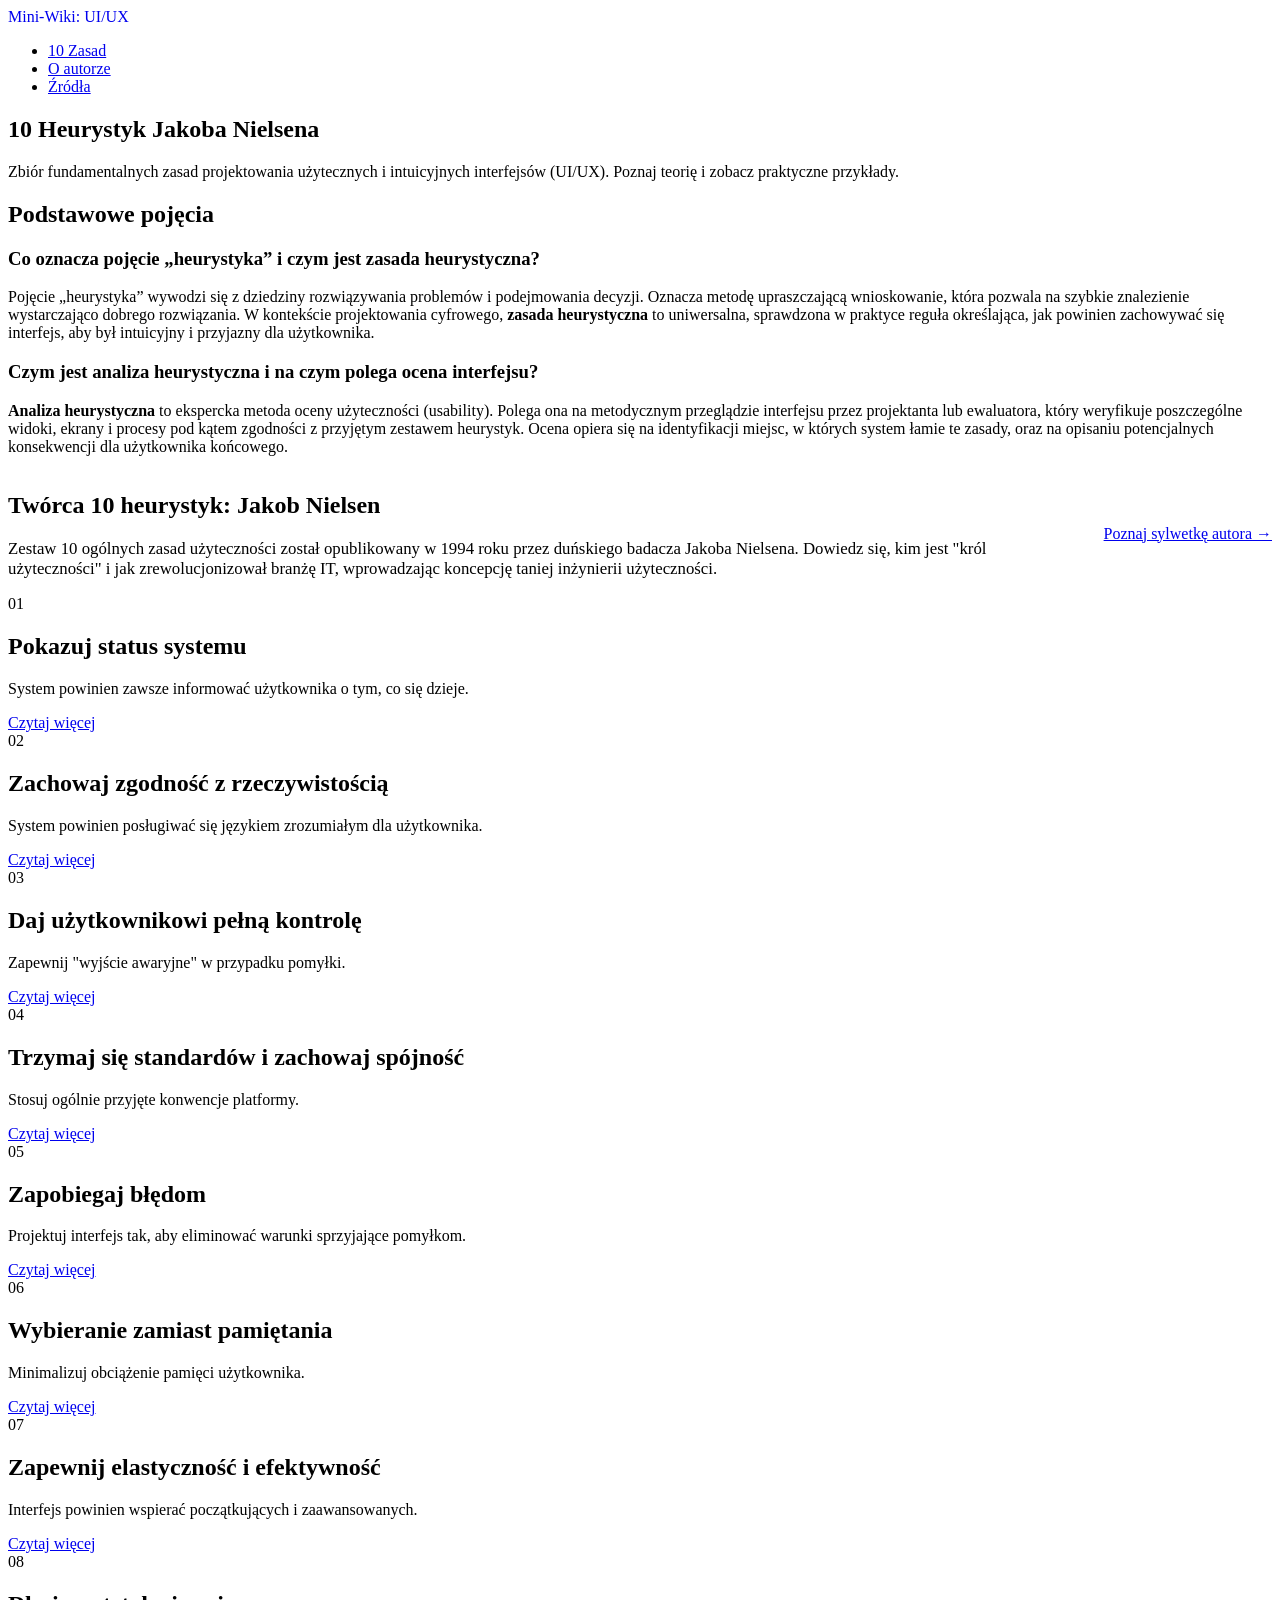
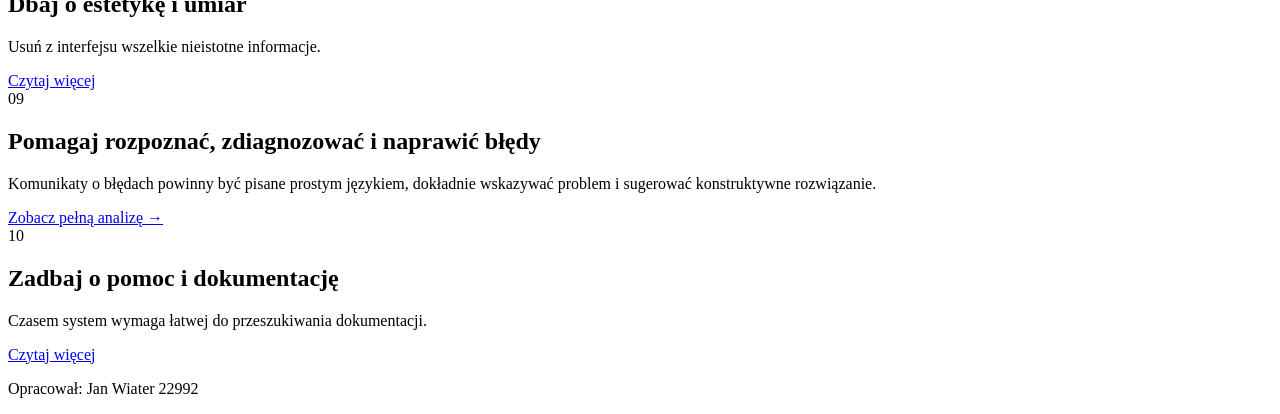
==== index.html @ 84d5ce53 "Add files via upload" ====
<!DOCTYPE html>
<html lang="pl">
<head>
    <meta charset="UTF-8">
    <meta name="viewport" content="width=device-width, initial-scale=1.0">
    <title>Wiater Jan</title>
    <link rel="stylesheet" href="css/style.css">
</head>
<body>
    <header class="naglowek-glowny">
        <a href="index.html" class="logo" style="text-decoration: none;">Mini-Wiki: UI/UX</a>
        <nav aria-label="Nawigacja główna">
            <ul class="linki-nawigacji">
                <li><a href="index.html" aria-current="page">10 Zasad</a></li>
                <li><a href="autor.html">O autorze</a></li>
                <li><a href="zrodla.html">Źródła</a></li>
            </ul>
        </nav>
    </header>

    <main class="kontener">
        <section class="sekcja-tytulowa">
            <h1>10 Heurystyk Jakoba Nielsena</h1>
            <p>Zbiór fundamentalnych zasad projektowania użytecznych i intuicyjnych interfejsów (UI/UX). Poznaj teorię i zobacz praktyczne przykłady.</p>
        </section>

        <section class="opis">
            <h2>Podstawowe pojęcia</h2>
            <h3>Co oznacza pojęcie „heurystyka” i czym jest zasada heurystyczna?</h3>
            <p>Pojęcie „heurystyka” wywodzi się z dziedziny rozwiązywania problemów i podejmowania decyzji. Oznacza metodę upraszczającą wnioskowanie, która pozwala na szybkie znalezienie wystarczająco dobrego rozwiązania. W kontekście projektowania cyfrowego, <strong>zasada heurystyczna</strong> to uniwersalna, sprawdzona w praktyce reguła określająca, jak powinien zachowywać się interfejs, aby był intuicyjny i przyjazny dla użytkownika.</p>

            <h3>Czym jest analiza heurystyczna i na czym polega ocena interfejsu?</h3>
            <p><strong>Analiza heurystyczna</strong> to ekspercka metoda oceny użyteczności (usability). Polega ona na metodycznym przeglądzie interfejsu przez projektanta lub ewaluatora, który weryfikuje poszczególne widoki, ekrany i procesy pod kątem zgodności z przyjętym zestawem heurystyk. Ocena opiera się na identyfikacji miejsc, w których system łamie te zasady, oraz na opisaniu potencjalnych konsekwencji dla użytkownika końcowego.</p>
        </section>

        <section class="biografia-autora" style="display: flex; justify-content: space-between; align-items: center; flex-wrap: wrap; gap: 1.5rem;">
            <div style="flex: 1; min-width: 300px;">
                <h2>Twórca 10 heurystyk: Jakob Nielsen</h2>
                <p style="color: var(--kolor-tekstu-wyciszony); font-size: 1.05rem;">Zestaw 10 ogólnych zasad użyteczności został opublikowany w 1994 roku przez duńskiego badacza Jakoba Nielsena. Dowiedz się, kim jest "król użyteczności" i jak zrewolucjonizował branżę IT, wprowadzając koncepcję taniej inżynierii użyteczności.</p>
            </div>
            <div>
                <a href="autor.html" class="przycisk-glowny">Poznaj sylwetkę autora →</a>
            </div>
        </section>

        <section class="siatka-kart">
            <article class="karta">
                <div class="numer-karty">01</div>
                <h2>Pokazuj status systemu</h2>
                <p class="opis-karty">System powinien zawsze informować użytkownika o tym, co się dzieje.</p>
                <a href="zasady/h01.html" class="przycisk-poboczny">Czytaj więcej</a>
            </article>

            <article class="karta">
                <div class="numer-karty">02</div>
                <h2>Zachowaj zgodność z rzeczywistością</h2>
                <p class="opis-karty">System powinien posługiwać się językiem zrozumiałym dla użytkownika.</p>
                <a href="zasady/h02.html" class="przycisk-poboczny">Czytaj więcej</a>
            </article>

            <article class="karta">
                <div class="numer-karty">03</div>
                <h2>Daj użytkownikowi pełną kontrolę</h2>
                <p class="opis-karty">Zapewnij "wyjście awaryjne" w przypadku pomyłki.</p>
                <a href="zasady/h03.html" class="przycisk-poboczny">Czytaj więcej</a>
            </article>

            <article class="karta">
                <div class="numer-karty">04</div>
                <h2>Trzymaj się standardów i zachowaj spójność</h2>
                <p class="opis-karty">Stosuj ogólnie przyjęte konwencje platformy.</p>
                <a href="zasady/h04.html" class="przycisk-poboczny">Czytaj więcej</a>
            </article>

            <article class="karta">
                <div class="numer-karty">05</div>
                <h2>Zapobiegaj błędom</h2>
                <p class="opis-karty">Projektuj interfejs tak, aby eliminować warunki sprzyjające pomyłkom.</p>
                <a href="zasady/h05.html" class="przycisk-poboczny">Czytaj więcej</a>
            </article>

            <article class="karta">
                <div class="numer-karty">06</div>
                <h2>Wybieranie zamiast pamiętania</h2>
                <p class="opis-karty">Minimalizuj obciążenie pamięci użytkownika.</p>
                <a href="zasady/h06.html" class="przycisk-poboczny">Czytaj więcej</a>
            </article>

            <article class="karta">
                <div class="numer-karty">07</div>
                <h2>Zapewnij elastyczność i efektywność</h2>
                <p class="opis-karty">Interfejs powinien wspierać początkujących i zaawansowanych.</p>
                <a href="zasady/h07.html" class="przycisk-poboczny">Czytaj więcej</a>
            </article>

            <article class="karta">
                <div class="numer-karty">08</div>
                <h2>Dbaj o estetykę i umiar</h2>
                <p class="opis-karty">Usuń z interfejsu wszelkie nieistotne informacje.</p>
                <a href="zasady/h08.html" class="przycisk-poboczny">Czytaj więcej</a>
            </article>

            <article class="karta wyrozniona-karta">
                <div class="numer-karty">09</div>
                <h2>Pomagaj rozpoznać, zdiagnozować i naprawić błędy</h2>
                <p class="opis-karty">Komunikaty o błędach powinny być pisane prostym językiem, dokładnie wskazywać problem i sugerować konstruktywne rozwiązanie.</p>
                <a href="zasady/h09.html" class="przycisk-glowny" aria-label="Czytaj szczegóły zasady 09">Zobacz pełną analizę →</a>
            </article>

            <article class="karta">
                <div class="numer-karty">10</div>
                <h2>Zadbaj o pomoc i dokumentację</h2>
                <p class="opis-karty">Czasem system wymaga łatwej do przeszukiwania dokumentacji.</p>
                <a href="zasady/h10.html" class="przycisk-poboczny">Czytaj więcej</a>
            </article>
        </section>
    </main>

    <footer class="stopka-glowna">
        <p> Opracował: Jan Wiater 22992</p>
    </footer>
</body>
</html>
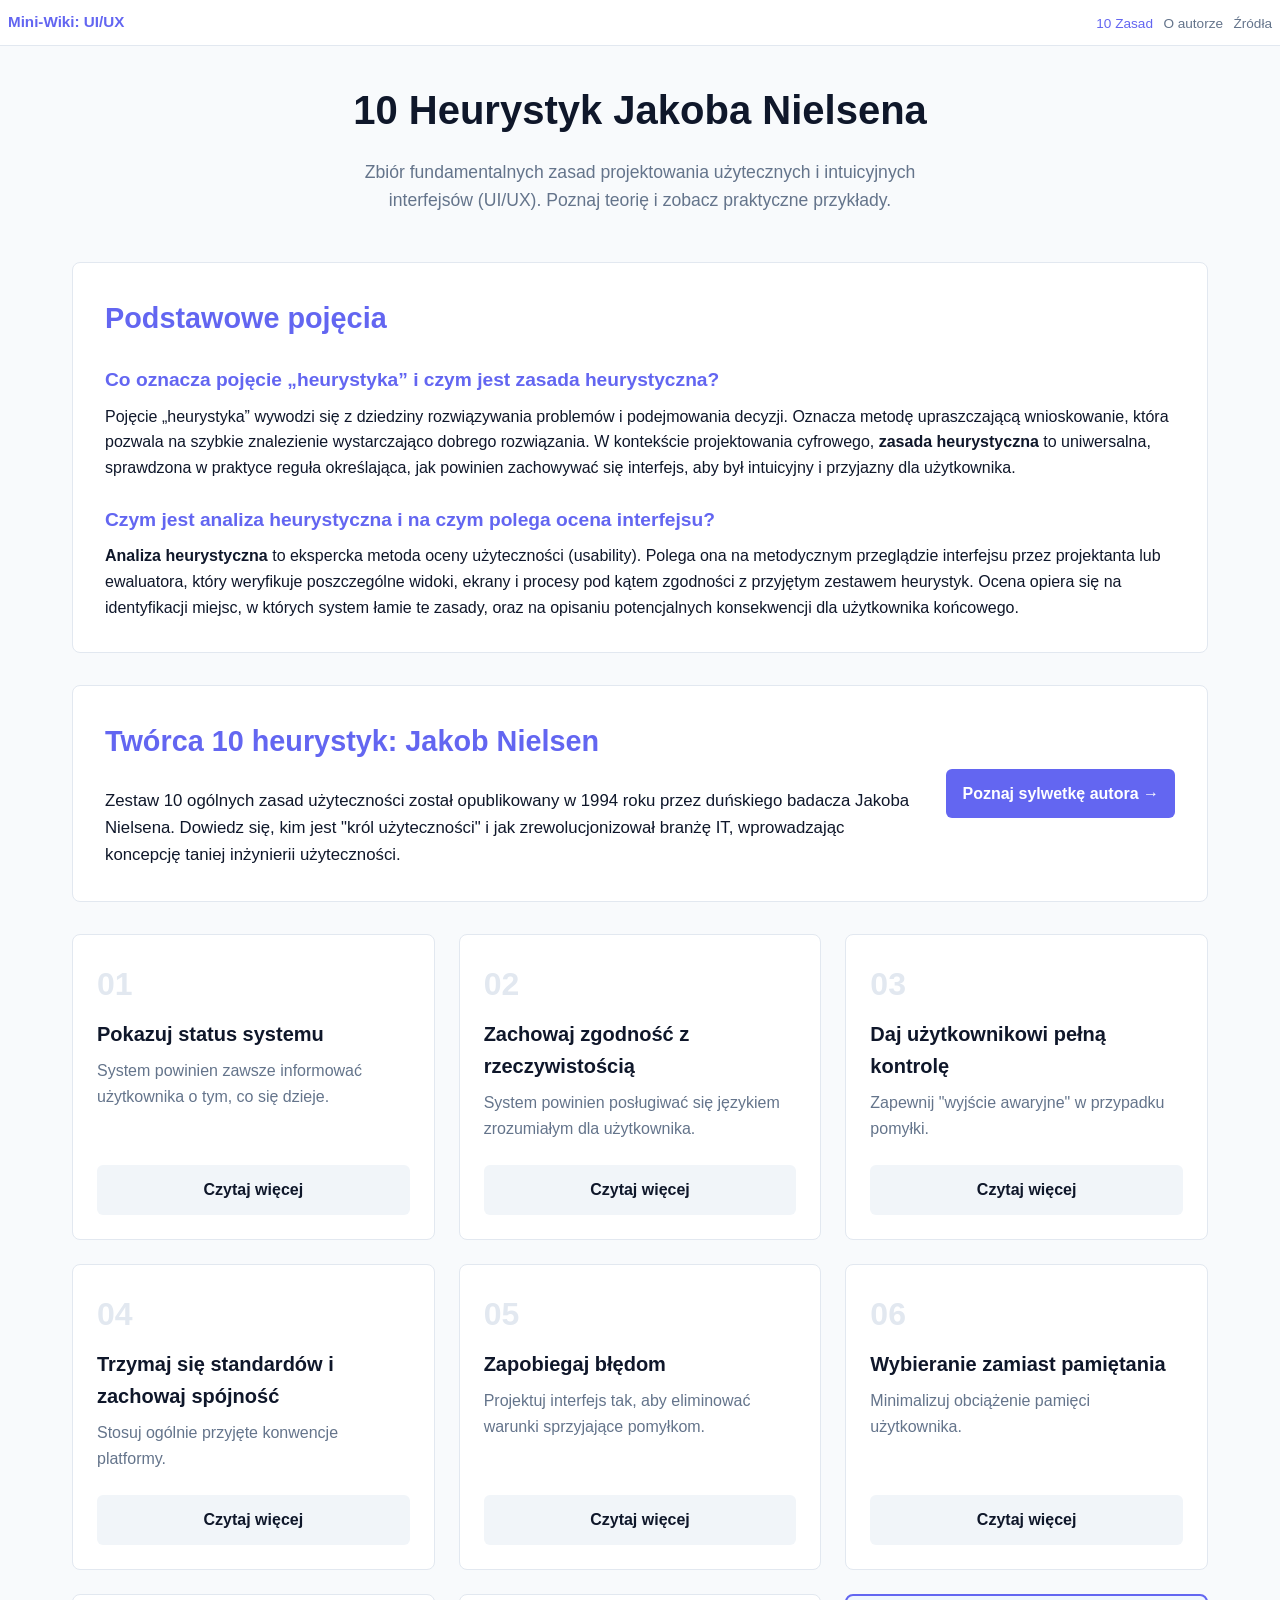
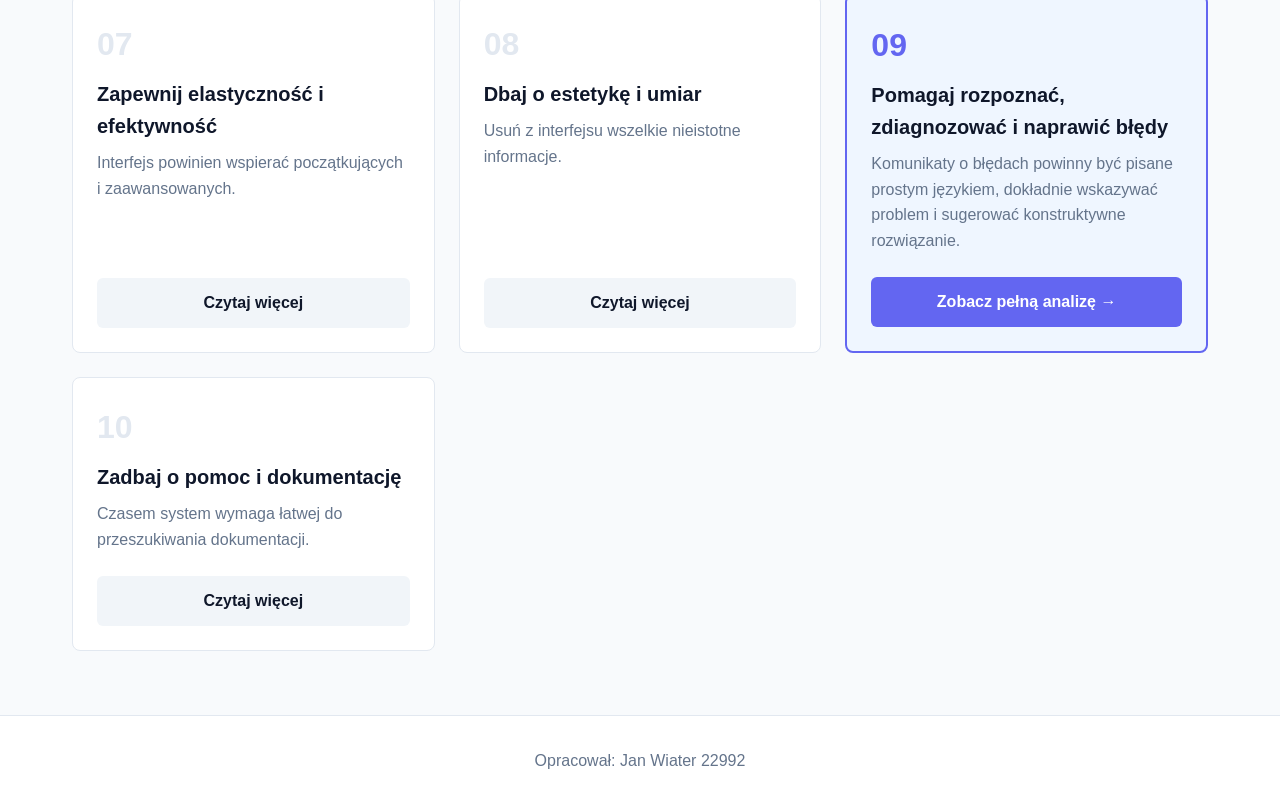
==== commit 8e241f1e: "Fix stylesheet link path in index.html" ====
--- a/index.html
+++ b/index.html
@@ -4,7 +4,7 @@
     <meta charset="UTF-8">
     <meta name="viewport" content="width=device-width, initial-scale=1.0">
     <title>Wiater Jan</title>
-    <link rel="stylesheet" href="css/style.css">
+    <link rel="stylesheet" href="style.css">
 </head>
 <body>
     <header class="naglowek-glowny">
@@ -120,4 +120,4 @@
         <p> Opracował: Jan Wiater 22992</p>
     </footer>
 </body>
-</html>+</html>
--- a/style.css
+++ b/style.css
@@ -0,0 +1,342 @@
+* { box-sizing: border-box; margin: 0; padding: 0; }
+
+body {
+    font-family: -apple-system, BlinkMacSystemFont, "Segoe UI", Roboto, Helvetica, Arial, sans-serif;
+    background-color: #f8fafc;
+    color: #0f172a;
+    line-height: 1.6;
+}
+
+a:focus, button:focus { outline: 3px solid #facc15; outline-offset: 2px; }
+
+.naglowek-glowny {
+    background: #ffffff;
+    border-bottom: 1px solid #e2e8f0;
+    padding: 1rem 2rem;
+    display: flex;
+    justify-content: space-between;
+    align-items: center;
+    position: sticky;
+    top: 0;
+    z-index: 9999 !important;
+}
+
+.logo, .okruszki a, .paginacja a { color: #6366f1; text-decoration: none; }
+.logo { font-weight: 700; font-size: 1.25rem; }
+
+.linki-nawigacji { list-style: none; display: flex; gap: 1.5rem; }
+.linki-nawigacji a { text-decoration: none; color: #64748b; font-weight: 500; transition: color 0.2s; }
+.linki-nawigacji a:hover, .linki-nawigacji a[aria-current="page"] { color: #6366f1; }
+
+.przycisk-menu {
+    display: none;
+    background: none;
+    border: none;
+    font-size: 1.8rem;
+    color: #6366f1;
+    cursor: pointer;
+    padding: 0.25rem 0.5rem;
+    line-height: 1;
+}
+
+.okruszki {
+    padding: 1rem 2rem;
+    font-size: 0.9rem;
+    color: #64748b;
+    border-bottom: 1px solid #e2e8f0;
+    background: #ffffff;
+}
+
+/* Układ główny */
+.kontener { max-width: 1200px; margin: 0 auto; padding: 2rem; }
+.zawartosc-strony { display: flex; flex-direction: column; max-width: 1400px; margin: 0 auto; }
+
+.sekcja-tytulowa { text-align: center; margin-bottom: 3rem; }
+.sekcja-tytulowa h1 { font-size: 2.5rem; margin-bottom: 1rem; }
+.sekcja-tytulowa p { color: #64748b; font-size: 1.1rem; max-width: 600px; margin: 0 auto; }
+
+/* Wspólne style boksów i siatek */
+.opis, .biografia-autora, .karta, .prosty-przyklad, .pudelko-przykladu, .galeria-autora {
+    background: #ffffff;
+    border: 1px solid #e2e8f0;
+    border-radius: 8px;
+}
+
+.siatka-kart, .siatka-przykladow, .siatka-zrodel {
+    display: grid;
+    grid-template-columns: 1fr;
+}
+
+/* Sekcje opisowe */
+.opis, .biografia-autora { padding: 2rem; margin-bottom: 2rem; }
+.opis h2, .biografia-autora h2 { font-size: 1.8rem; margin-bottom: 1.5rem; color: #6366f1; }
+.opis h3, .biografia-autora h3 { font-size: 1.2rem; margin: 1.5rem 0 0.5rem; color: #6366f1; }
+
+/* Karty heurystyk */
+.siatka-kart { gap: 1.5rem; }
+.karta {
+    padding: 1.5rem;
+    display: flex;
+    flex-direction: column;
+    transition: transform 0.2s, box-shadow 0.2s;
+}
+.karta:hover { transform: translateY(-4px); box-shadow: 0 10px 15px -3px rgba(0, 0, 0, 0.1); }
+.wyrozniona-karta { border: 2px solid #6366f1; background-color: #eff6ff; }
+.numer-karty { font-size: 2rem; font-weight: 900; color: #e2e8f0; margin-bottom: 0.5rem; }
+.wyrozniona-karta .numer-karty { color: #6366f1; }
+.karta h2 { font-size: 1.25rem; margin-bottom: 0.5rem; }
+.opis-karty { color: #64748b; margin-bottom: 1.5rem; flex-grow: 1; }
+
+/* Przyciski */
+.przycisk-glowny, .przycisk-poboczny {
+    display: inline-block;
+    padding: 0.75rem 1rem;
+    border-radius: 6px;
+    text-decoration: none;
+    font-weight: 600;
+    text-align: center;
+    cursor: pointer;
+    transition: background-color 0.2s;
+}
+.przycisk-glowny { background: #6366f1; color: #ffffff; }
+.przycisk-glowny:hover { background: #4f46e5; }
+.przycisk-poboczny { background: #f1f5f9; color: #0f172a; }
+.przycisk-poboczny:hover { background: #e2e8f0; }
+
+/* Nawigacja boczna i artykuł */
+.nawigacja-boczna { background: #ffffff; padding: 2rem; border-right: 1px solid #e2e8f0; min-width: 250px; }
+.nawigacja-boczna ul { list-style: none; }
+.nawigacja-boczna li { margin-bottom: 0.5rem; }
+.nawigacja-boczna a {
+    text-decoration: none;
+    color: #64748b;
+    display: block;
+    padding: 0.5rem;
+    border-radius: 4px;
+    transition: background-color 0.2s;
+}
+.nawigacja-boczna a:hover { background: #f8fafc; }
+.nawigacja-boczna a.aktywny {
+    font-weight: 700;
+    color: #6366f1;
+    background: #eff6ff;
+    border-left: 4px solid #6366f1;
+}
+
+.tresc-artykulu { padding: 2rem; flex-grow: 1; max-width: 900px; }
+.plakietka {
+    background: #6366f1;
+    color: #ffffff;
+    padding: 0.25rem 0.5rem;
+    border-radius: 4px;
+    font-size: 0.8rem;
+    font-weight: bold;
+    text-transform: uppercase;
+}
+.naglowek-artykulu h1 { font-size: 2.5rem; margin: 1rem 0; }
+.tlumaczenie-ang {
+    color: #64748b;
+    font-size: 1.1rem;
+    margin-bottom: 2rem;
+    border-bottom: 1px solid #e2e8f0;
+    padding-bottom: 1rem;
+}
+
+.prosty-przyklad { padding: 1.5rem; margin-top: 1.5rem; display: flex; flex-direction: column; align-items: center; }
+.prosty-przyklad img { max-width: 100%; border-radius: 4px; background: #f1f5f9; }
+
+.pudelko-z-notatka {
+    background-color: #fffbeb;
+    border-left: 4px solid #f59e0b;
+    padding: 1.5rem;
+    margin: 2rem 0;
+    border-radius: 0 8px 8px 0;
+}
+.pudelko-z-notatka h3 { color: #b45309; margin-bottom: 0.5rem; font-size: 1.1rem; }
+
+.sekcja-galerii { margin-top: 2rem; padding-top: 2rem; border-top: 1px solid #e2e8f0; }
+.siatka-przykladow { gap: 2rem; margin-top: 1.5rem; }
+
+.pudelko-przykladu { padding: 1.5rem; position: relative; margin-top: 1rem; }
+.pudelko-przykladu.dobry { border-top: 4px solid #22c55e; }
+.pudelko-przykladu.zly { border-top: 4px solid #ef4444; }
+.etykieta-statusu {
+    position: absolute;
+    top: -12px;
+    left: 1rem;
+    background: #ffffff;
+    padding: 0 0.5rem;
+    font-size: 0.8rem;
+    font-weight: bold;
+    color: #64748b;
+}
+
+figure img {
+    max-width: 100%;
+    height: auto;
+    border: 1px solid #e2e8f0;
+    border-radius: 4px;
+    margin-bottom: 1rem;
+    display: block;
+    background: #f1f5f9;
+}
+figcaption { font-size: 0.95rem; background: #f8fafc; padding: 1rem; border-radius: 6px; }
+figcaption strong { color: #0f172a; }
+
+table { width: 100%; margin: 0.75rem 0; border-collapse: collapse; font-size: 0.9rem; }
+table th, table td { padding: 0.4rem 0.5rem; }
+
+.lightbox img {
+    max-width: 92%;
+    max-height: 85vh;
+    object-fit: contain;
+    border-radius: 8px;
+    box-shadow: 0 4px 20px rgba(0, 0, 0, 0.5);
+}
+
+.paginacja {
+    display: flex;
+    justify-content: space-between;
+    margin-top: 4rem;
+    padding-top: 2rem;
+    border-top: 1px solid #e2e8f0;
+}
+.paginacja a { font-weight: 600; }
+.paginacja a:hover { text-decoration: underline; }
+
+/* Strona O autorze */
+.uklad-autora { display: flex; flex-direction: column; gap: 2rem; }
+.galeria-autora { padding: 1.5rem; text-align: center; }
+.galeria-autora h3 { margin-bottom: 1rem; color: #6366f1; font-size: 1.3rem; }
+.siatka-autora { display: flex; flex-direction: column; align-items: center; gap: 1rem; }
+.opakowanie-zdjecia-autora {
+    width: 100%;
+    max-width: 260px;
+    border-radius: 6px;
+    overflow: hidden;
+    border: 1px solid #e2e8f0;
+    box-shadow: 0 4px 6px -1px rgba(0, 0, 0, 0.05);
+    aspect-ratio: 4 / 3;
+    background-color: #f1f5f9;
+}
+.opakowanie-zdjecia-autora img { width: 100%; height: 100%; object-fit: cover; display: block; }
+
+.siatka-zrodel { gap: 2rem; margin-top: 2rem; }
+.karta-zrodla {
+    background: linear-gradient(135deg, #6366f1, #818cf8);
+    color: #ffffff;
+    padding: 2.5rem 2rem;
+    border-radius: 12px;
+    text-decoration: none;
+    display: flex;
+    flex-direction: column;
+    transition: transform 0.3s ease, box-shadow 0.3s ease;
+    position: relative;
+    overflow: hidden;
+}
+.karta-zrodla:hover {
+    transform: translateY(-8px);
+    box-shadow: 0 20px 25px -5px rgba(99, 102, 241, 0.3), 0 10px 10px -5px rgba(99, 102, 241, 0.1);
+}
+.karta-zrodla::after {
+    content: "↗";
+    position: absolute;
+    top: 1.5rem;
+    right: 1.5rem;
+    font-size: 1.5rem;
+    font-weight: bold;
+    opacity: 0.5;
+    transition: opacity 0.3s ease, transform 0.3s ease;
+}
+.karta-zrodla:hover::after { opacity: 1; transform: translate(3px, -3px); }
+.ikona-zrodla { font-size: 2.5rem; margin-bottom: 1rem; }
+.karta-zrodla h3 { margin-bottom: 1rem; font-size: 1.4rem; color: #ffffff; }
+.karta-zrodla p { color: rgba(255, 255, 255, 0.9); font-size: 0.95rem; line-height: 1.5; }
+
+/* Stopka */
+.stopka-glowna {
+    text-align: center;
+    padding: 2rem;
+    margin-top: 2rem;
+    background: #ffffff;
+    border-top: 1px solid #e2e8f0;
+    color: #64748b;
+}
+
+/* =========================================
+   RESPONSYWNOŚĆ 
+   ========================================= */
+@media (max-width: 767px) {
+    body { line-height: 1.4; }
+    h1, h2, h3 { line-height: 1.2; }
+
+    .lightbox { display: none !important; }
+    main img { cursor: default !important; }
+
+    .kontener, .tresc-artykulu, .naglowek-glowny, .okruszki, .stopka-glowna {
+        padding-left: 0.5rem;
+        padding-right: 0.5rem;
+        margin: 0;
+    }
+
+    .opis, .biografia-autora, .karta, .pudelko-przykladu, .prosty-przyklad, .galeria-autora {
+        padding: 1rem 0.75rem;
+        margin-bottom: 1rem;
+        border-radius: 0;
+        border-left: none;
+        border-right: none;
+    }
+
+    .sekcja-tytulowa { margin-bottom: 1.5rem; }
+    .paginacja { margin-top: 2rem; padding-top: 1rem; }
+}
+
+@media (max-width: 899px) {
+    .nawigacja-boczna { display: none; }
+}
+
+@media (min-width: 768px) {
+    .siatka-kart, .siatka-przykladow, .siatka-zrodel {
+        grid-template-columns: repeat(2, 1fr);
+    }
+}
+
+@media (min-width: 900px) {
+    .zawartosc-strony { flex-direction: row; align-items: flex-start; }
+    .nawigacja-boczna {
+        position: sticky;
+        top: 4.5rem;
+        max-height: calc(100vh - 5rem);
+        overflow-y: auto;
+    }
+}
+
+@media (min-width: 992px) {
+    .uklad-autora { flex-direction: row; align-items: flex-start; }
+    .tekst-autora { flex: 2; position: relative; z-index: 20; }
+    .zdjecia-boczne-autora { flex: 1; position: sticky; top: 5rem; }
+}
+
+@media (min-width: 1024px) {
+    .siatka-kart, .siatka-zrodel { grid-template-columns: repeat(3, 1fr); }
+}
+.naglowek-glowny {
+        position: static;
+        padding: 0.6rem 0.5rem;
+        gap: 0.5rem;
+    }
+
+    .logo {
+        font-size: 0.95rem;
+        white-space: nowrap;
+    }
+
+    .linki-nawigacji {
+        gap: 0.65rem;
+        align-items: center;
+    }
+
+    .linki-nawigacji a {
+        font-size: 0.85rem;
+        white-space: nowrap;
+    }
